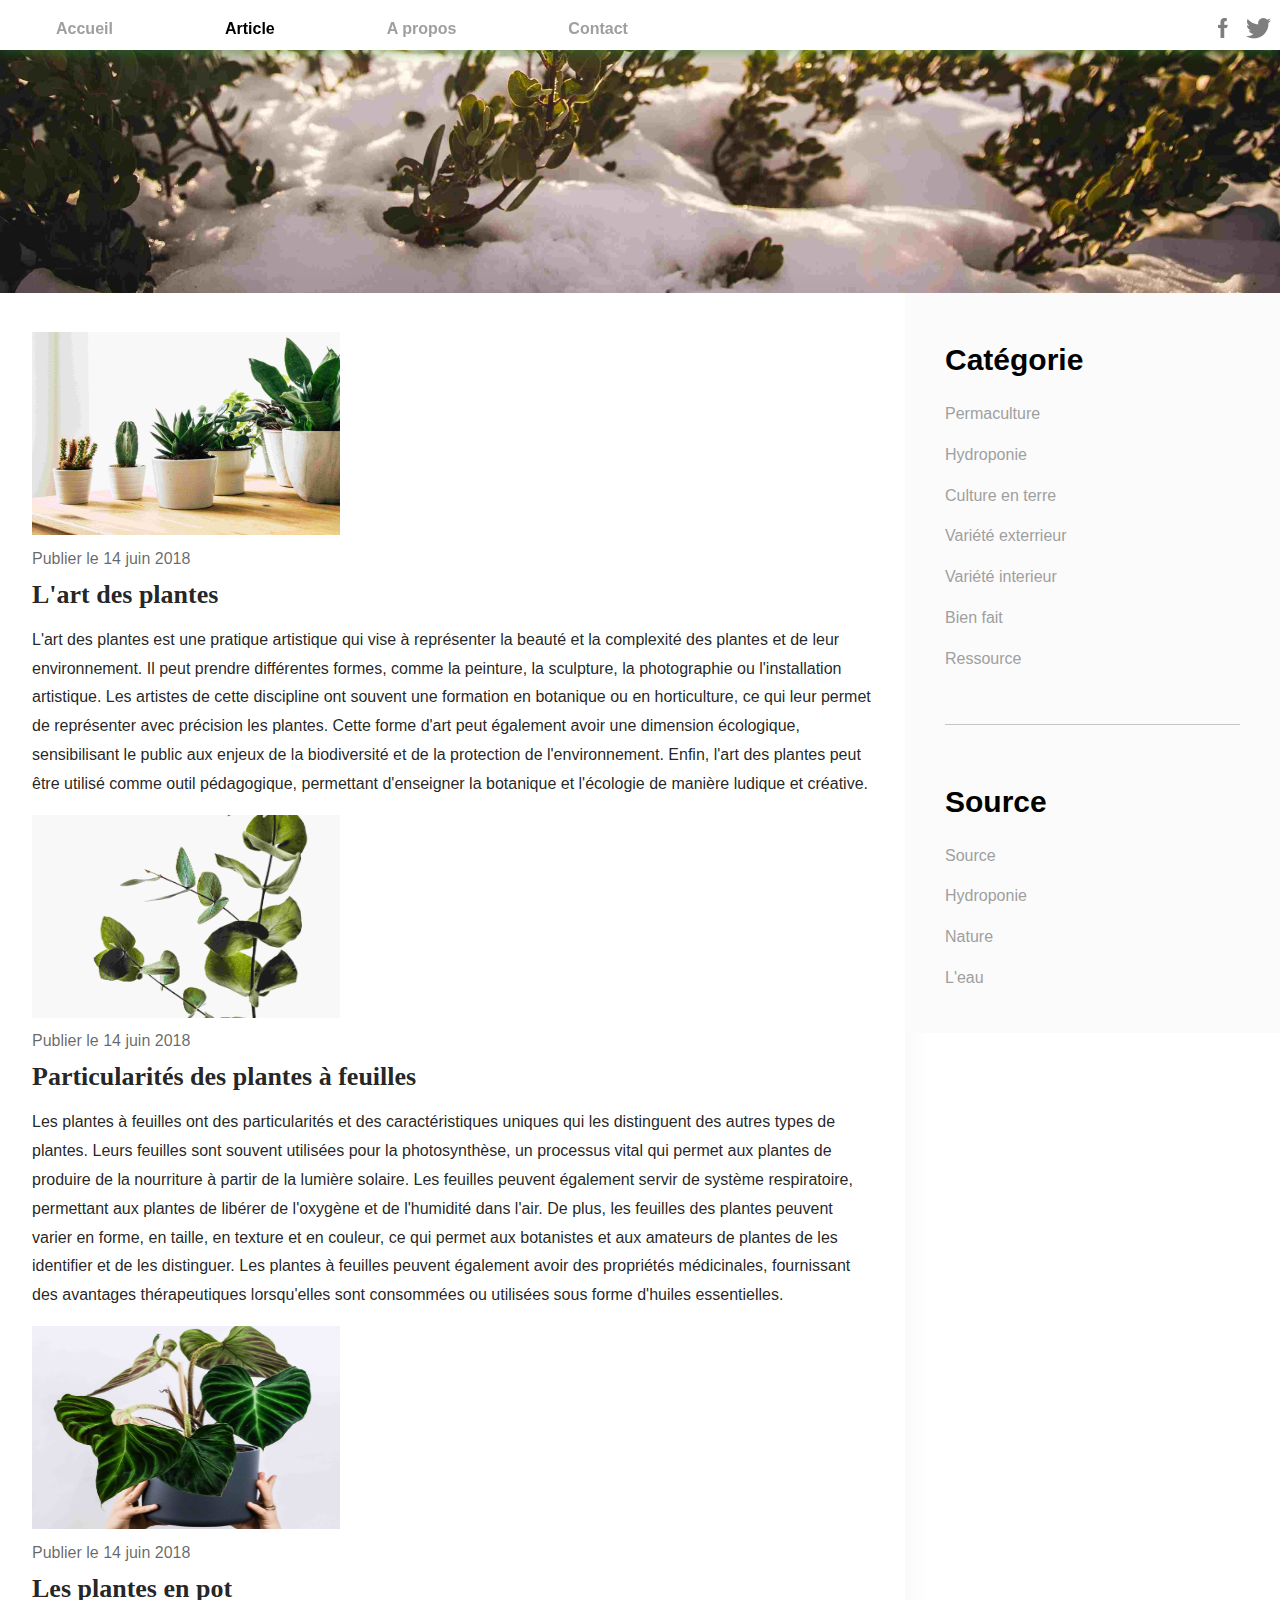
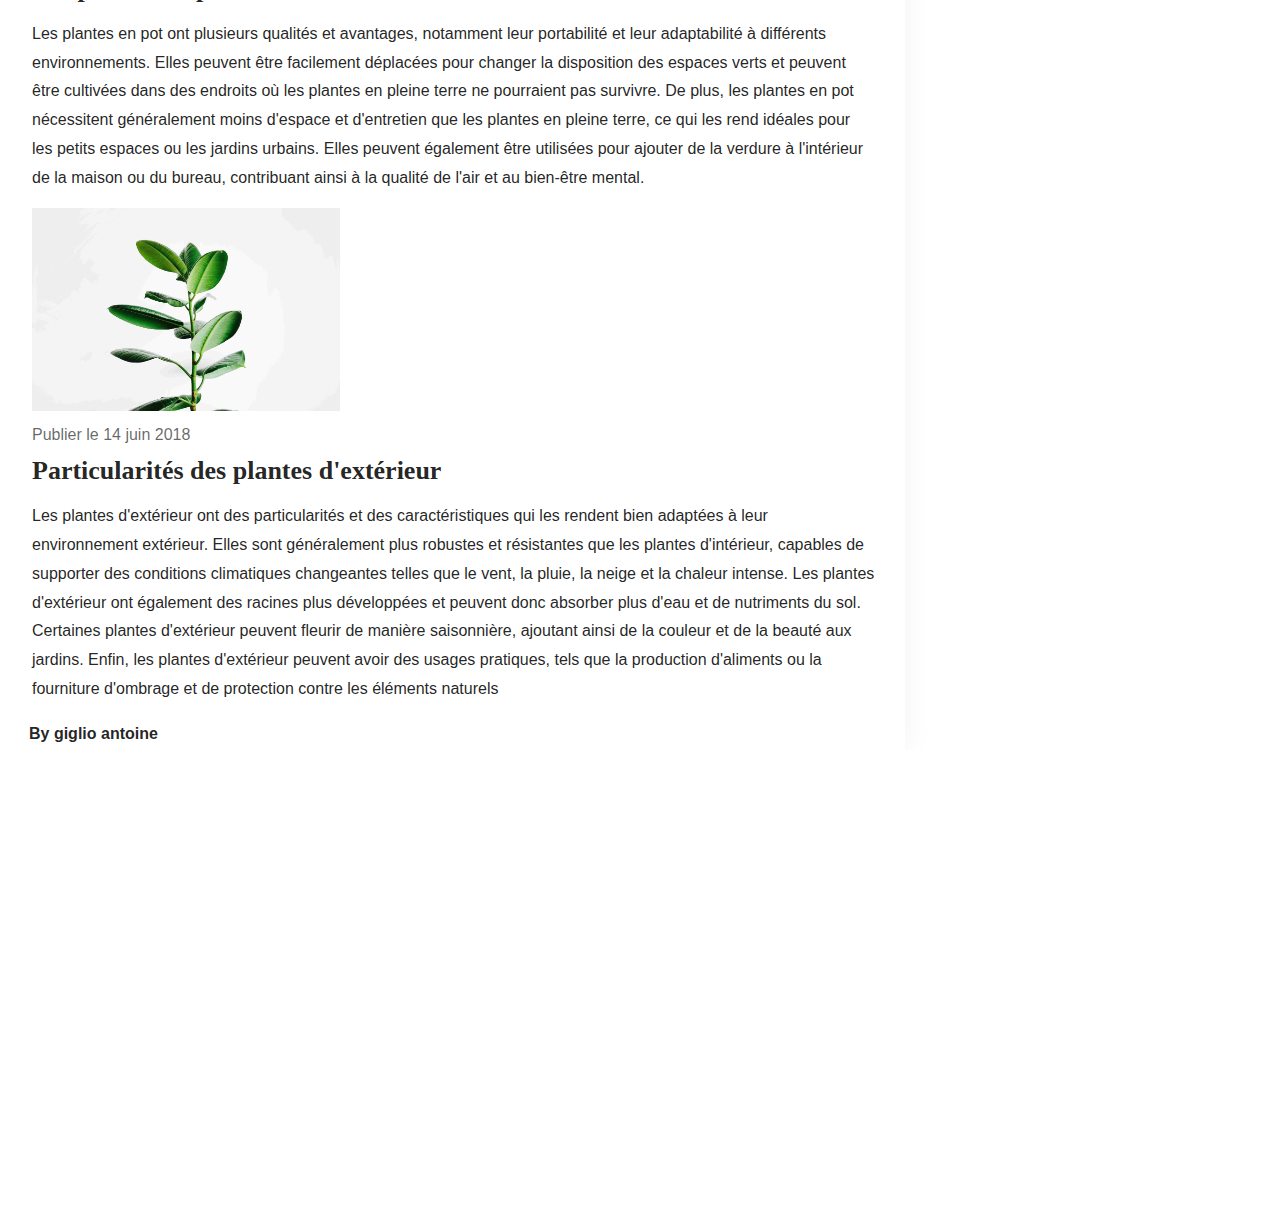
==== Article.html @ 18e42de5 "site" ====
<!DOCTYPE html>
<html lang="fr">
  <head>
    <link rel="stylesheet" href="Stylecss.css">
    <meta charset="UTF-8">
    <meta http-equiv="X-UA-Compatible" content="IE=edge">
    <meta name="description" content="Terra Planta est consacré aux plantes d'intérieur et propose des conseils pratiques pour les choisir, les cultiver et les décorer. Les articles couvrent les espèces les plus courantes, les astuces pour résoudre les problèmes liés à leur croissance, ainsi que les idées créatives pour les intégrer dans différents styles de décoration intérieure. ">
    <meta name="viewport" content="width=device-width, initial-scale=1.0">
    <title>Terra Planta</title>
  </head>
  <body>
    <header class="topbar">
        <nav class="header_nav">
                <a href="Index.html" title="Accueil">Accueil</a>
                <a href="Article.html" class="active" title="Voir Article">Article</a>
                <a href="Apropos.html" title="A propos">A propos</a>
                <a href="Contact.html" title="Nous Contact">Contact</a>
        </nav>
            <div class="social">
                <a href="Apropos.html" title="facebook"><img src="facebook.png" title="facebook"></a>
                <a href="Contact.html" title="twitter"><img src="twitter.png" title="twitter"></a>
            </div>
    </header>
        <div class="banniere"></div>
    <main class="main">
        <article class="article">
                <a href="article.html" class="article-img"></a>
                <img src="planteok.jpg" width="308" height="203" alt="plantes">

            <div class="article-date">Publier le 14 juin 2018</div>
                <h2 class="article-title"><a href="Article..html">L'art des plantes</a></h2>
                <p>
                L'art des plantes est une pratique artistique qui vise à représenter la beauté et la complexité des plantes et de leur environnement. Il peut prendre différentes formes, comme la peinture, la sculpture, la photographie ou l'installation artistique. Les artistes de cette discipline ont souvent une formation en botanique ou en horticulture, ce qui leur permet de représenter avec précision les plantes. Cette forme d'art peut également avoir une dimension écologique, sensibilisant le public aux enjeux de la biodiversité et de la protection de l'environnement. Enfin, l'art des plantes peut être utilisé comme outil pédagogique, permettant d'enseigner la botanique et l'écologie de manière ludique et créative.
                </p>
                <a href="article.html" class="article-img"></a>
                <img src="imageok2.jpg" width="308" height="203" alt="plantes">
            <div class="article-date">Publier le 14 juin 2018</div>
                <h2 class="article-title"><a href="Article.html">Particularités des plantes à feuilles</a></h2>
                <p>Les plantes à feuilles ont des particularités et des caractéristiques uniques qui les distinguent des autres types de plantes. Leurs feuilles sont souvent utilisées pour la photosynthèse, un processus vital qui permet aux plantes de produire de la nourriture à partir de la lumière solaire. Les feuilles peuvent également servir de système respiratoire, permettant aux plantes de libérer de l'oxygène et de l'humidité dans l'air. De plus, les feuilles des plantes peuvent varier en forme, en taille, en texture et en couleur, ce qui permet aux botanistes et aux amateurs de plantes de les identifier et de les distinguer. Les plantes à feuilles peuvent également avoir des propriétés médicinales, fournissant des avantages thérapeutiques lorsqu'elles sont consommées ou utilisées sous forme d'huiles essentielles.</p>
                <a href="article.html" class="article-img"></a><img src="imageok3.jpg" width="308" height="203" alt="plantes">
            <div class=article-date>Publier le 14 juin 2018</div>
                <h2 class=article-title><a href="Article.html"> Les plantes en pot</a></h2>
                <P>Les plantes en pot ont plusieurs qualités et avantages, notamment leur portabilité et leur adaptabilité à différents environnements. Elles peuvent être facilement déplacées pour changer la disposition des espaces verts et peuvent être cultivées dans des endroits où les plantes en pleine terre ne pourraient pas survivre. De plus, les plantes en pot nécessitent généralement moins d'espace et d'entretien que les plantes en pleine terre, ce qui les rend idéales pour les petits espaces ou les jardins urbains. Elles peuvent également être utilisées pour ajouter de la verdure à l'intérieur de la maison ou du bureau, contribuant ainsi à la qualité de l'air et au bien-être mental.</P>
                <a href="article.html" class="article-img"></a><img src="image_plante2.jpg" width="308" height="203" alt="plantes">
            <div class=article-date>Publier le 14 juin 2018</div>
                <h2 class=article-title><a href="Article.html">Particularités des plantes d'extérieur</a></h2>
                <P>Les plantes d'extérieur ont des particularités et des caractéristiques qui les rendent bien adaptées à leur environnement extérieur. Elles sont généralement plus robustes et résistantes que les plantes d'intérieur, capables de supporter des conditions climatiques changeantes telles que le vent, la pluie, la neige et la chaleur intense. Les plantes d'extérieur ont également des racines plus développées et peuvent donc absorber plus d'eau et de nutriments du sol. Certaines plantes d'extérieur peuvent fleurir de manière saisonnière, ajoutant ainsi de la couleur et de la beauté aux jardins. Enfin, les plantes d'extérieur peuvent avoir des usages pratiques, tels que la production d'aliments ou la fourniture d'ombrage et de protection contre les éléments naturels</P>
            <footer class="foot ">By giglio antoine</footer>
    
        </article>

    </main>


    <aside class="sidebar">
        <h4 class="sidebar-title">
            Catégorie
        </h4>
        <ul>
            <li><a href="#">Permaculture</a></li>
            <li><a href="#">Hydroponie</a></li>
            <li><a href="#">Culture en terre</a></li>
            <li><a href="#">Variété exterrieur</a></li>
            <li><a href="#">Variété interieur</a></li>
            <li><a href="#">Bien fait </a></li>
            <li><a href="#">Ressource</a></li>
        </ul>
        <hr>
        <h4 class=sidebar-title>Source</h4>
        <ul>
            <li><a href="#">Source</a></li>
            <li><a href="#">Hydroponie</a></li>
            <li><a href="#">Nature</a></li>
            <li><a href="#">L'eau </a></li>
        </ul>
    </aside>  
</body>
</html>
---- Stylecss.css ----
*{
    box-sizing: border-box;
}
/*Partie header*/

.topbar{
    background: white;
    position: fixed;
    top: -2px;
    left: 0;
    right: 0;
    width: 100%;
    padding: 0px;
    box-shadow:0 4px 10px rgb(32 145 47 / 35%)
    
}


.topbar nav {
    display: flex;
    justify-content:flex-start;
    margin-top: 17px;
}

.topbar nav a {
color: #9f9f9f;
text-decoration: none;
font-weight: 550;
margin: 0 56px;

}

.topbar nav a:hover,.topbar nav a.active  {
color: black;
animation:vibration 0.4s ease;
}

 .social{
    display: flex;
    justify-content:flex-end;
    margin-top: -24px;

}
.social a {
    margin-top: -3px;
    padding: 1px 9px;
    opacity: .5;
    
    
}

.social a:hover{
    opacity: 1;
}



/* Partie banierre*/

.banniere{
    margin-top: -467px;
    height: 760px;
    background: no-repeat center  center / cover url("banniere.jpg");
     }

/* Partie sidebar coté droit */
    
.sidebar{
    float: right;
    width: 375px;
    background: #fbfbfb;
    padding: 40px;
    z-index: 1;
    position: static;
    
    
}

.sidebar-title{
    font-size: 30px;
    color: black;
    margin: 13px 0;
}

.sidebar-title:first-child{
    margin-top: 0;
}

.sidebar a{
    color: #9f9f9f;
    text-decoration: none;
}

.sidebar ul {
    margin: 0;
    padding: 0;
    list-style: none;
    
}
.sidebar li{
    padding: 6px 0;
}
.sidebar hr {
    background: #c4c4c4;
    margin: 50px 0;
    border: none;
    height: 1px;
}

.sidebar li:first-child{
    padding-top: 0;
}
.sidebar li:last-child{
    padding-bottom: 0;
}

.sidebar a:hover {
    text-decoration:underline ;
}

/* Partie body*/

body{
    font-size: 16px;
    font-family: sans-serif;
    color: rgb(0, 0, 0,.87);
    line-height: 1.8;
    margin: 0;
    font-weight: 500;
}

.Ch2{
    padding-top: 86px;
    margin-bottom: -31px;
    margin-top: -20px;
    margin-left: 32px;
}
.block{
    margin-top: -10px
}
.main{
float: left;
width:calc(100% - 375px);
background: #fff;
box-shadow: 0 4px 30px rgb(0 ,0 , 0,.05);
z-index: 2;
position: static;
}
.oune{
    margin-left: 40px;
}

.plante{
    display: flex;
    justify-content:center;
}
article{
    overflow: hidden;
    margin: 39px 0 0px 2px;
    padding-left: 30px;
    padding-right: 30px;
}
.articleP{
    padding-top: 10px;
    margin-top: -20px;
}

h1{
    padding-top: 10px;
    margin-top: -11px;
}

.article-img{
    position: absolute;
    float: left;
    width: 308px;
    left: 0;
    top: 0;
    margin-right:25px ;
}


.article-img img{
    width: 100%;
    height: auto;
    
    
}

.article-date{
    font-weight: 300;
    color: rgb(0,0,0,.6);
    margin-bottom: 5px;
}

.article-title{
    font-size: 26px;
    line-height: 1.2;
    font-family: serif;
    margin: 0 0 15px 0;
}

article a {
    color: inherit;
    text-decoration: none;
}
article a :hover{
    text-decoration: underline;
}

iframe{
    border: none;
    width: 100%;
    display: flex;
    justify-content:center;
    height: 420px;
    border-radius: 30px;
}

form {
    margin: 0 auto;
    width: 100%;
    max-width: 50%;
    background-color: #3e8e418f;
    padding: 20px;
    border-radius: 10px;
    height: 450px;
    
    
}

  
  label {
    display: block;
    margin-bottom: 5px;
    font-weight: bold;
  }
  
  input[type="email"], textarea {
    width: 100%;
    padding: 15px;
    margin-bottom: 30px;
    border-radius: 10px;
    border: none;
    box-shadow: 0 2px 4px rgba(0,0,0,0.2);
    cursor: pointer;
  }
  
  textarea{
    height: 150px;

  }
  
  .Ev{
    background-color: #1a381b;
    color: white;
    padding: 10px 20px;
    border: none;
    border-radius: 5px;
    cursor: pointer;
  }
  
 .Ev:hover {
    background-color: #3e8e41;
  }
  
  sup {
    color: red;
  }
  
  .footer1 {
    margin-top: 20px;
    text-align: end;
    font-size: 20px;
    font-size: medium;
    font-weight: 700;
    margin-left: -29px;
    display: flex;
  }  

  footer{
    margin-top: 10px;
    font-size: medium;
    font-weight: 700;
    margin-left: 28px;
}


.footer3{

}
.foot{
    margin-left: -3px;
}
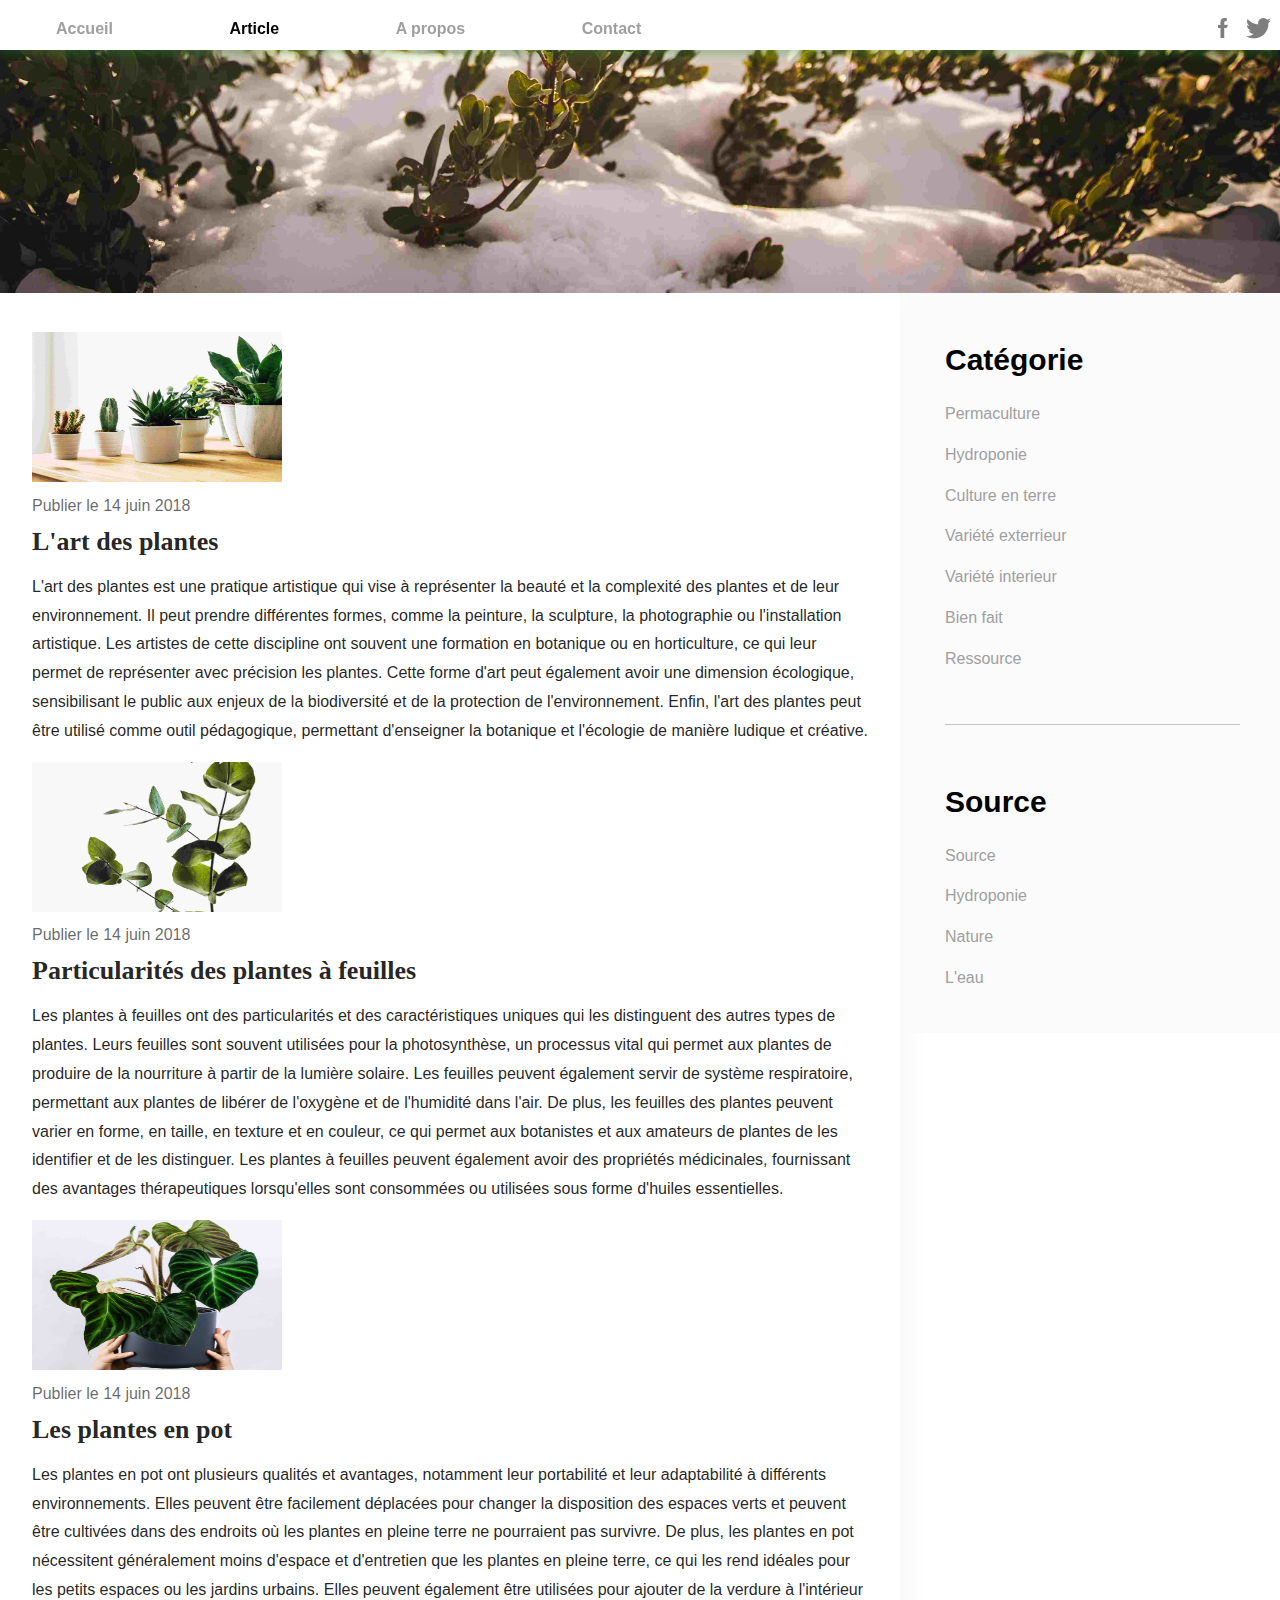
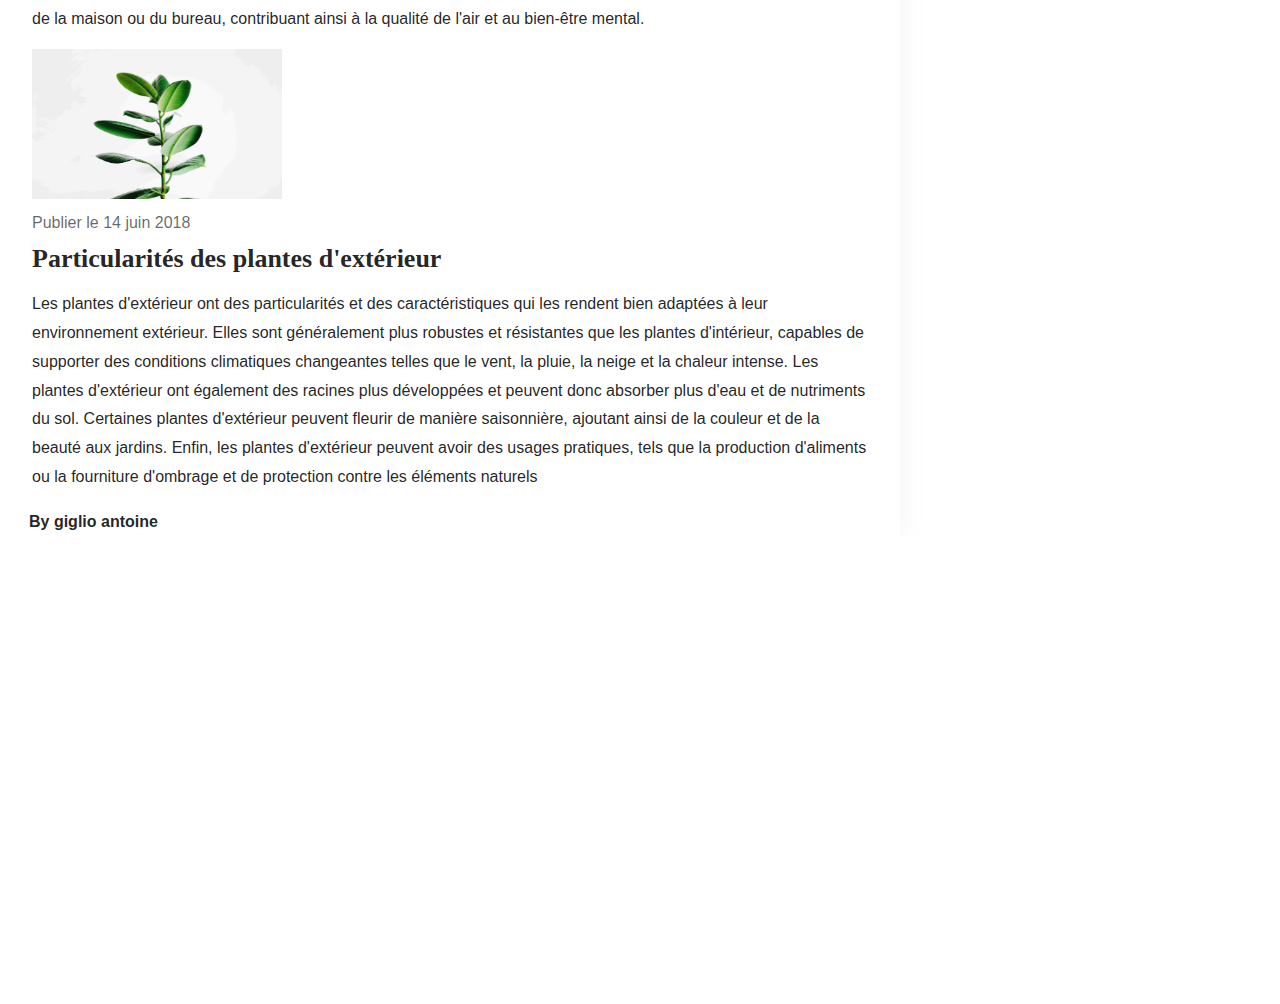
==== commit c019f212: "first commit" ====
--- a/Article.html
+++ b/Article.html
@@ -11,11 +11,14 @@
   <body>
     <header class="topbar">
         <nav class="header_nav">
-                <a href="Index.html" title="Accueil">Accueil</a>
+            <div calss=" main_pages">
+            <a href="Index.html" title="Accueil">Accueil</a>
                 <a href="Article.html" class="active" title="Voir Article">Article</a>
                 <a href="Apropos.html" title="A propos">A propos</a>
                 <a href="Contact.html" title="Nous Contact">Contact</a>
-        </nav>
+            </div>
+            </nav>
+
             <div class="social">
                 <a href="Apropos.html" title="facebook"><img src="facebook.png" title="facebook"></a>
                 <a href="Contact.html" title="twitter"><img src="twitter.png" title="twitter"></a>
@@ -25,7 +28,7 @@
     <main class="main">
         <article class="article">
                 <a href="article.html" class="article-img"></a>
-                <img src="planteok.jpg" width="308" height="203" alt="plantes">
+                <img src="planteok.jpg" width="250" height="150" alt="plantes">
 
             <div class="article-date">Publier le 14 juin 2018</div>
                 <h2 class="article-title"><a href="Article..html">L'art des plantes</a></h2>
@@ -33,15 +36,15 @@
                 L'art des plantes est une pratique artistique qui vise à représenter la beauté et la complexité des plantes et de leur environnement. Il peut prendre différentes formes, comme la peinture, la sculpture, la photographie ou l'installation artistique. Les artistes de cette discipline ont souvent une formation en botanique ou en horticulture, ce qui leur permet de représenter avec précision les plantes. Cette forme d'art peut également avoir une dimension écologique, sensibilisant le public aux enjeux de la biodiversité et de la protection de l'environnement. Enfin, l'art des plantes peut être utilisé comme outil pédagogique, permettant d'enseigner la botanique et l'écologie de manière ludique et créative.
                 </p>
                 <a href="article.html" class="article-img"></a>
-                <img src="imageok2.jpg" width="308" height="203" alt="plantes">
+                <img src="imageok2.jpg" width="250" height="150" alt="plantes">
             <div class="article-date">Publier le 14 juin 2018</div>
                 <h2 class="article-title"><a href="Article.html">Particularités des plantes à feuilles</a></h2>
                 <p>Les plantes à feuilles ont des particularités et des caractéristiques uniques qui les distinguent des autres types de plantes. Leurs feuilles sont souvent utilisées pour la photosynthèse, un processus vital qui permet aux plantes de produire de la nourriture à partir de la lumière solaire. Les feuilles peuvent également servir de système respiratoire, permettant aux plantes de libérer de l'oxygène et de l'humidité dans l'air. De plus, les feuilles des plantes peuvent varier en forme, en taille, en texture et en couleur, ce qui permet aux botanistes et aux amateurs de plantes de les identifier et de les distinguer. Les plantes à feuilles peuvent également avoir des propriétés médicinales, fournissant des avantages thérapeutiques lorsqu'elles sont consommées ou utilisées sous forme d'huiles essentielles.</p>
-                <a href="article.html" class="article-img"></a><img src="imageok3.jpg" width="308" height="203" alt="plantes">
+                <a href="article.html" class="article-img"></a><img src="imageok3.jpg" width="250" height="150" alt="plantes">
             <div class=article-date>Publier le 14 juin 2018</div>
                 <h2 class=article-title><a href="Article.html"> Les plantes en pot</a></h2>
                 <P>Les plantes en pot ont plusieurs qualités et avantages, notamment leur portabilité et leur adaptabilité à différents environnements. Elles peuvent être facilement déplacées pour changer la disposition des espaces verts et peuvent être cultivées dans des endroits où les plantes en pleine terre ne pourraient pas survivre. De plus, les plantes en pot nécessitent généralement moins d'espace et d'entretien que les plantes en pleine terre, ce qui les rend idéales pour les petits espaces ou les jardins urbains. Elles peuvent également être utilisées pour ajouter de la verdure à l'intérieur de la maison ou du bureau, contribuant ainsi à la qualité de l'air et au bien-être mental.</P>
-                <a href="article.html" class="article-img"></a><img src="image_plante2.jpg" width="308" height="203" alt="plantes">
+                <a href="article.html" class="article-img"></a><img src="image_plante2.jpg" width="250" height="150" alt="plantes">
             <div class=article-date>Publier le 14 juin 2018</div>
                 <h2 class=article-title><a href="Article.html">Particularités des plantes d'extérieur</a></h2>
                 <P>Les plantes d'extérieur ont des particularités et des caractéristiques qui les rendent bien adaptées à leur environnement extérieur. Elles sont généralement plus robustes et résistantes que les plantes d'intérieur, capables de supporter des conditions climatiques changeantes telles que le vent, la pluie, la neige et la chaleur intense. Les plantes d'extérieur ont également des racines plus développées et peuvent donc absorber plus d'eau et de nutriments du sol. Certaines plantes d'extérieur peuvent fleurir de manière saisonnière, ajoutant ainsi de la couleur et de la beauté aux jardins. Enfin, les plantes d'extérieur peuvent avoir des usages pratiques, tels que la production d'aliments ou la fourniture d'ombrage et de protection contre les éléments naturels</P>
--- a/Stylecss.css
+++ b/Stylecss.css
@@ -36,23 +36,139 @@
 animation:vibration 0.4s ease;
 }
 
- .social{
-    display: flex;
-    justify-content:flex-end;
-    margin-top: -24px;
-
-}
-.social a {
-    margin-top: -3px;
-    padding: 1px 9px;
-    opacity: .5;
-    
-    
-}
-
-.social a:hover{
-    opacity: 1;
-}
+
+/* Responsive */
+
+@media all and (max-width:800px){
+    .social{
+        display:none;
+        
+    }
+}
+
+
+
+@media all and (min-width:800px){
+    .social{
+        display: flex;
+        justify-content:flex-end;
+        margin-top: -24px;
+    
+    }
+    .social a {
+        margin-top: -3px;
+        padding: 1px 9px;
+        opacity: .5;
+        
+        
+    }
+    .social a:hover{
+        opacity: 1;
+    }
+    }
+
+
+
+
+@media all and (max-width:800px){
+    .topbar nav a{
+        color: #9f9f9f;
+    text-decoration: none;
+    font-weight: 550;
+    margin: 0 5px;
+    }
+      
+}
+@media all and (max-width:800px){
+    .sidebar{
+        margin-left: 30px;
+    }
+    .plante{
+        display: none;
+    }.article-img{
+    position: absolute;
+    float: left;
+    width: 308px;
+    left: 0;
+    top: 0;
+    margin-right:25px ;
+}
+
+
+.article-img img{
+    width: 100%;
+    height: auto;
+    
+    
+}
+    
+}
+@media (min-width: 801px) {
+    .sidebar{
+        float: right;
+        width: 375px;
+        background: #fbfbfb;
+        padding: 40px;
+        z-index: 1;
+        position: static;
+    }
+    .plante {
+        display: flex;
+        justify-content: center;}}
+  
+  
+  
+  @media (min-width: 801px) {
+    .main {
+      float: left;
+      width: calc(100% - 380px);
+      background: #fff;
+      box-shadow: 0 4px 30px rgb(0 ,0 , 0,.05);
+      z-index: 2;
+      position: static;
+    }
+    
+  }
+
+  @media (min-width: 801px){ 
+  form {
+    margin: 0 auto;
+    width: 100%;
+    max-width: 50%;
+    background-color: #3e8e418f;
+    padding: 20px;
+    border-radius: 10px;
+    height: 450px;
+  }
+  .article-img{
+    position: absolute;
+    float: left;
+    width: 308px;
+    left: 0;
+    top: 0;
+    margin-right:25px ;
+}
+
+
+.article-img img{
+    width: 100%;
+    height: auto;
+    
+    
+}
+}
+
+  @media all and (max-width:800px){
+    form {
+        margin: 0 auto;
+        width: 100%;
+        max-width: 100%;
+        background-color: #3e8e418f;
+        padding: 20px;
+        border-radius: 10px;
+        height: 400px;
+    }}
+
 
 
 
@@ -62,20 +178,15 @@
     margin-top: -467px;
     height: 760px;
     background: no-repeat center  center / cover url("banniere.jpg");
-     }
+    
+}
 
 /* Partie sidebar coté droit */
     
-.sidebar{
-    float: right;
-    width: 375px;
-    background: #fbfbfb;
-    padding: 40px;
-    z-index: 1;
-    position: static;
-    
-    
-}
+
+    
+    
+
 
 .sidebar-title{
     font-size: 30px;
@@ -139,22 +250,12 @@
 .block{
     margin-top: -10px
 }
-.main{
-float: left;
-width:calc(100% - 375px);
-background: #fff;
-box-shadow: 0 4px 30px rgb(0 ,0 , 0,.05);
-z-index: 2;
-position: static;
-}
+
 .oune{
     margin-left: 40px;
 }
 
-.plante{
-    display: flex;
-    justify-content:center;
-}
+
 article{
     overflow: hidden;
     margin: 39px 0 0px 2px;
@@ -171,22 +272,7 @@
     margin-top: -11px;
 }
 
-.article-img{
-    position: absolute;
-    float: left;
-    width: 308px;
-    left: 0;
-    top: 0;
-    margin-right:25px ;
-}
-
-
-.article-img img{
-    width: 100%;
-    height: auto;
-    
-    
-}
+
 
 .article-date{
     font-weight: 300;
@@ -218,19 +304,6 @@
     border-radius: 30px;
 }
 
-form {
-    margin: 0 auto;
-    width: 100%;
-    max-width: 50%;
-    background-color: #3e8e418f;
-    padding: 20px;
-    border-radius: 10px;
-    height: 450px;
-    
-    
-}
-
-  
   label {
     display: block;
     margin-bottom: 5px;
@@ -275,7 +348,7 @@
     font-size: 20px;
     font-size: medium;
     font-weight: 700;
-    margin-left: -29px;
+    margin-left: 7px;
     display: flex;
   }  
 
@@ -295,3 +368,4 @@
 }
 
 
+
